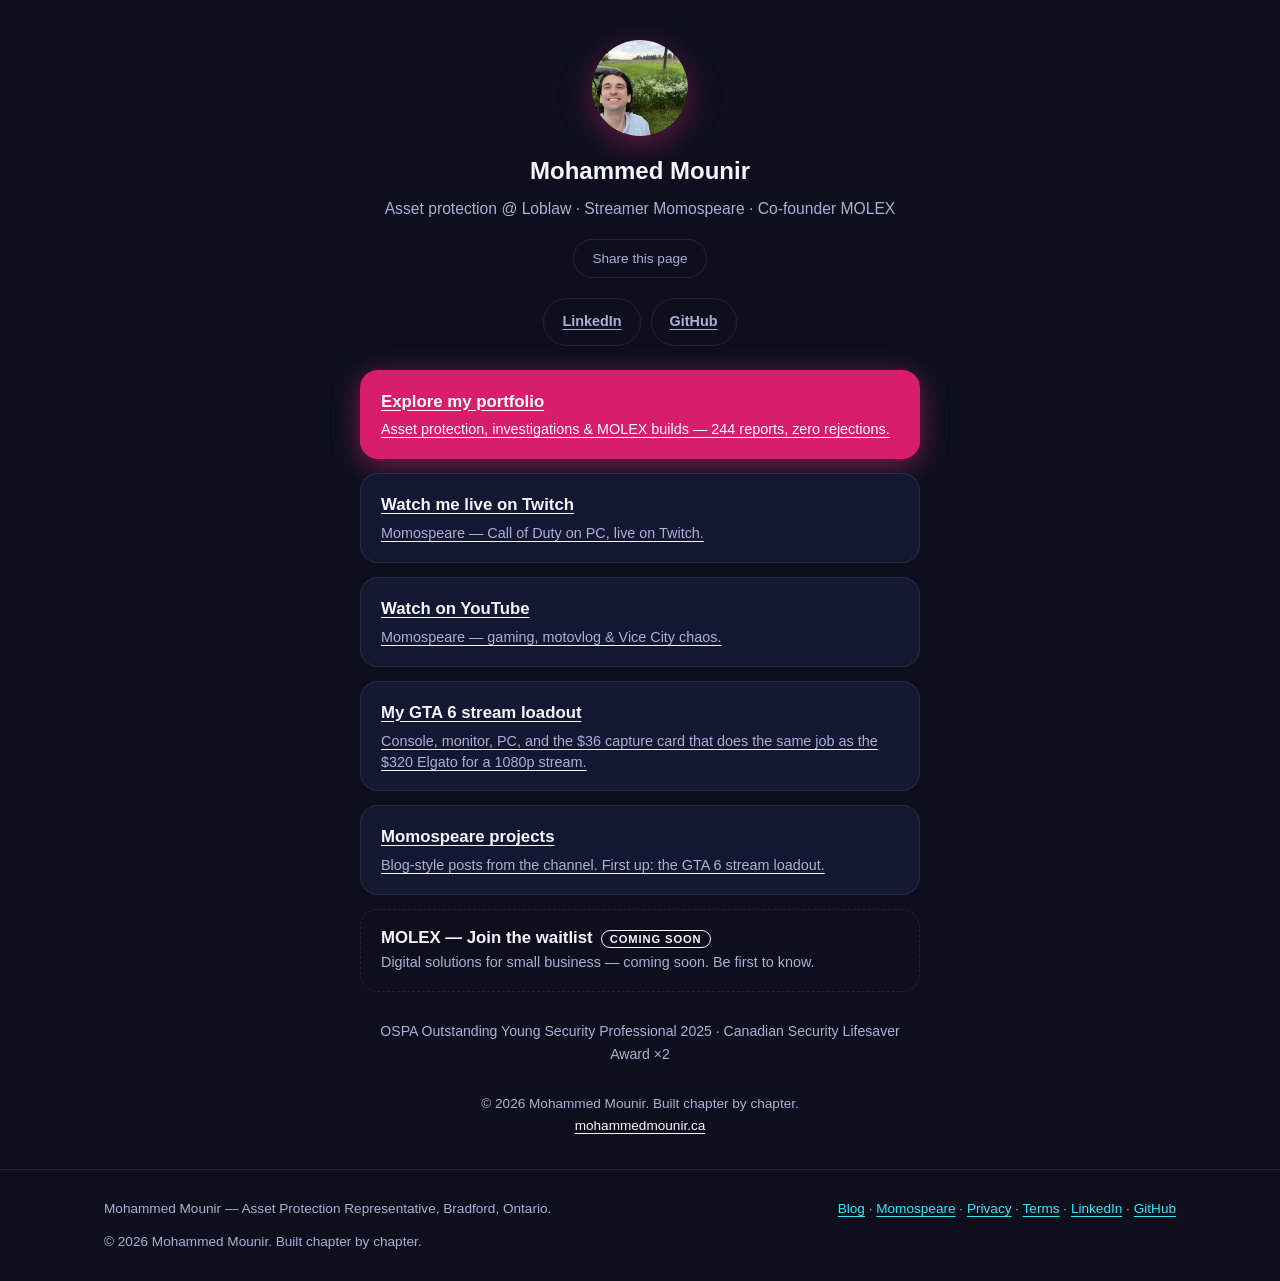
==== links/index.html @ 1b2f4956 "/links + Momospeare: click sounds off /links (Momospeare section only); visitor counter now bright p" ====
<!DOCTYPE html>
<html lang="en">
<head>
<!-- Google Tag Manager -->
<script>(function(w,d,s,l,i){w[l]=w[l]||[];w[l].push({'gtm.start':
new Date().getTime(),event:'gtm.js'});var f=d.getElementsByTagName(s)[0],
j=d.createElement(s),dl=l!='dataLayer'?'&l='+l:'';j.async=true;j.src=
'https://www.googletagmanager.com/gtm.js?id='+i+dl;f.parentNode.insertBefore(j,f);
})(window,document,'script','dataLayer','GTM-M9WRWPDF');</script>
<!-- End Google Tag Manager -->
  <meta charset="UTF-8">
  <meta name="viewport" content="width=device-width, initial-scale=1.0">
  <title>Mohammed Mounir — Links</title>
  <meta
    name="description"
    content="All of Mohammed Mounir's links in one place: portfolio, live on Twitch as Momospeare, YouTube, and the MOLEX waitlist."
  >
  <meta name="author" content="Mohammed Mounir">
  <!-- Gateway page: a router, not a page to rank — keep it out of search results. -->
  <meta name="robots" content="noindex, follow">
  <meta name="theme-color" content="#0d0f1c">
  <link rel="icon" type="image/svg+xml" href="../assets/favicon.svg">
  <link rel="canonical" href="https://mohammedmounir.ca/links/">
  <!-- Open Graph (so link previews in iMessage/WhatsApp/Discord look right) -->
  <meta property="og:type" content="website">
  <meta property="og:locale" content="en_CA">
  <meta property="og:title" content="Mohammed Mounir — Links">
  <meta
    property="og:description"
    content="Portfolio, live on Twitch, YouTube, and the MOLEX waitlist — all in one place."
  >
  <meta property="og:url" content="https://mohammedmounir.ca/links/">
  <meta property="og:image" content="https://mohammedmounir.ca/assets/og-image.jpg">
  <meta property="og:image:alt" content="Mohammed Mounir — Security experience. Technology in progress.">
  <meta property="og:image:width" content="1200">
  <meta property="og:image:height" content="630">
  <!-- Twitter / X -->
  <meta name="twitter:card" content="summary_large_image">
  <meta name="twitter:image" content="https://mohammedmounir.ca/assets/og-image.jpg">
  <meta name="twitter:image:alt" content="Mohammed Mounir — Security experience. Technology in progress.">
  <meta name="twitter:title" content="Mohammed Mounir — Links">
  <meta
    name="twitter:description"
    content="Portfolio, live on Twitch, YouTube, and the MOLEX waitlist — all in one place."
  >
  <!-- Time-based theme (Toronto time): runs before the stylesheet
       so the first paint is already the right theme. -->
  <script src="../js/theme.js"></script>
  <link rel="stylesheet" href="../css/style.css?v=06eb23a">
  <style>
    /* Gateway-only layout. Theme tokens come from ../css/style.css. */
    .links-page {
      min-height: 100vh;
      display: flex;
      flex-direction: column;
      align-items: center;
      padding: 40px 20px 32px;
    }
    .links-col { width: 100%; max-width: 560px; text-align: center; }
    .links-avatar {
      width: 96px; height: 96px; margin: 0 auto 16px;
      border-radius: 50%;
      display: flex; align-items: center; justify-content: center;
      font-size: 2rem; font-weight: 800; color: #fff;
      background: linear-gradient(135deg, var(--pink-btn), var(--purple));
      box-shadow: 0 8px 32px rgba(255, 46, 136, 0.35);
    }
    img.links-avatar { object-fit: cover; }
    .links-name { font-size: 1.5rem; margin: 0 0 6px; }
    .links-bio { color: var(--muted); margin: 0 0 18px; font-size: 0.98rem; }
    .links-share {
      background: none; border: 1px solid var(--line); color: var(--muted);
      border-radius: 999px; padding: 11px 18px; font-size: 0.85rem;
      cursor: pointer; margin-bottom: 20px;
    }
    .links-share:hover { color: var(--ink); border-color: var(--cyan); }
    .links-socials { display: flex; gap: 10px; justify-content: center; margin-bottom: 24px; }
    .links-socials a {
      color: var(--muted); text-decoration: none; font-size: 0.9rem; font-weight: 600;
      border: 1px solid var(--line); border-radius: 999px; padding: 11px 18px;
    }
    .links-socials a:hover { color: var(--ink); border-color: var(--cyan); }
    .links-doors { display: flex; flex-direction: column; gap: 14px; text-align: left; }
    .door {
      display: block; text-decoration: none; color: var(--ink);
      background: var(--bg-2); border: 1px solid var(--line);
      border-radius: var(--radius); padding: 18px 20px; min-height: 48px;
      transition: transform 0.15s ease, border-color 0.15s ease;
    }
    .door:hover { transform: translateY(-2px); border-color: var(--cyan); }
    /* The MOLEX waitlist door is a <button>, not a link — reset button defaults so it matches the link doors. */
    button.door { font-family: var(--font); font-size: 1rem; text-align: left; width: 100%; }
    .door-label { display: block; font-weight: 700; font-size: 1.05rem; margin-bottom: 4px; }
    .door-sub { display: block; color: var(--muted); font-size: 0.9rem; line-height: 1.45; }
    .door-primary { background: var(--pink-btn); border-color: transparent; box-shadow: 0 6px 28px rgba(255, 46, 136, 0.45); color: #fff; }
    .door-primary .door-sub { color: #fff; }
    .door-coming { border-style: dashed; background: transparent; cursor: pointer; }
    .pill {
      display: inline-block; font-size: 0.7rem; font-weight: 800; letter-spacing: 0.08em;
      border: 1px solid currentColor; border-radius: 999px; padding: 2px 8px;
      margin-left: 8px; vertical-align: middle; text-transform: uppercase;
    }
    .waitlist { display: none; margin-top: 14px; }
    .waitlist.open { display: block; }
    .waitlist form { display: flex; gap: 10px; flex-wrap: wrap; }
    .waitlist input[type="email"] {
      flex: 1; min-width: 200px; padding: 12px 16px; border-radius: 999px;
      border: 1px solid var(--chip-line); background: var(--bg);
      color: var(--ink); font-size: 0.95rem; font-family: var(--font);
    }
    .waitlist input[type="email"]::placeholder { color: var(--muted); }
    .waitlist button {
      padding: 12px 22px; border-radius: 999px; border: none; cursor: pointer;
      background: var(--pink-btn); color: #fff; font-weight: 700; font-size: 0.95rem;
    }
    .waitlist-note { color: var(--muted); font-size: 0.85rem; margin: 10px 0 0; }
    .waitlist-note a { color: var(--ink); }
    .waitlist-success { display: none; color: var(--ink); font-size: 0.95rem; margin: 10px 0 0; }
    .waitlist-success a { color: var(--ink); }
    .links-proof {
      color: var(--muted); font-size: 0.88rem; margin: 28px 0 0; line-height: 1.6;
    }
    /* Visitor counter (staged Nov 15, 2026 — monthly site review):
       hidden until /api/visits answers; never shows a stale or zero count. */
    .links-counter {
      color: var(--pink); font-size: 1.05rem; font-weight: 700; margin: 10px 0 0;
    }
    .links-counter:empty { display: none; }
    .links-footer { color: var(--muted); font-size: 0.85rem; margin: 28px 0 0; }
    .links-footer a { color: var(--ink); }
    /* NOTE (v2): no live-Twitch badge yet. A static GitHub Pages page cannot check
       Twitch live status securely — that needs a small serverless proxy (Cloudflare
       Worker / Netlify function) calling the Twitch Helix API. Until then the Live
       door is static and shows no LIVE pill; never fake one. */
  </style>
</head>
<body>
  <a class="skip-link" href="#main">Skip to main content</a>
<!-- Google Tag Manager (noscript) -->
<noscript><iframe src="https://www.googletagmanager.com/ns.html?id=GTM-M9WRWPDF"
height="0" width="0" style="display:none;visibility:hidden"></iframe></noscript>
<!-- End Google Tag Manager (noscript) -->
  <main class="links-page" id="main" tabindex="-1">
    <div class="links-col">
      <!-- Headshot: golf-day selfie, Jun 11, 2026, from Mohammed's Google Photos library.
           Replaces the "MM" monogram placeholder. -->
      <img class="links-avatar" src="../assets/photos/headshot-golf-selfie-192.jpg" alt="Mohammed Mounir smiling in a light blue polo, sitting in a golf cart" width="192" height="192" fetchpriority="high">
      <h1 class="links-name">Mohammed Mounir</h1>
      <p class="links-bio">Asset protection @ Loblaw &middot; Streamer Momospeare &middot; Co-founder MOLEX</p>

      <button class="links-share" id="share-btn" type="button" aria-live="polite">Share this page</button>

      <div class="links-socials">
        <a href="https://www.linkedin.com/in/mohammed-mounir-10587621b/" target="_blank" rel="noopener noreferrer" data-track="links|LinkedIn|links">LinkedIn<span class="visually-hidden"> (opens in new tab)</span></a>
        <a href="https://github.com/Momospeare/Mohammed-mounir" target="_blank" rel="noopener noreferrer" data-track="links|GitHub|links">GitHub<span class="visually-hidden"> (opens in new tab)</span></a>
      </div>

      <div class="links-doors">
        <a class="door door-primary" href="https://mohammedmounir.ca/" data-track="links_door|Explore my portfolio|links">
          <span class="door-label">Explore my portfolio</span>
          <span class="door-sub">Asset protection, investigations &amp; MOLEX builds &mdash; 244 reports, zero rejections.</span>
        </a>

        <a class="door" href="https://www.twitch.tv/momospeare?utm_source=links&amp;utm_medium=bio&amp;utm_campaign=live" target="_blank" rel="noopener noreferrer" data-track="links_door|Watch me live on Twitch|links">
          <span class="door-label">Watch me live on Twitch</span>
          <span class="door-sub">Momospeare &mdash; Call of Duty on PC, live on Twitch.</span>
        <span class="visually-hidden"> (opens in new tab)</span></a>

        <a class="door" href="https://www.youtube.com/@Momospeare?utm_source=links&amp;utm_medium=bio&amp;utm_campaign=content" target="_blank" rel="noopener noreferrer" data-track="links_door|Watch on YouTube|links">
          <span class="door-label">Watch on YouTube</span>
          <span class="door-sub">Momospeare &mdash; gaming, motovlog &amp; Vice City chaos.</span>
        <span class="visually-hidden"> (opens in new tab)</span></a>

        <a class="door" href="https://mohammedmounir.ca/momospeare/capturegta6" data-track="links_door|My GTA 6 stream loadout|links">
          <span class="door-label">My GTA 6 stream loadout</span>
          <span class="door-sub">Console, monitor, PC, and the $36 capture card that does the same job as the $320 Elgato for a 1080p stream.</span>
        </a>

        <a class="door" href="https://mohammedmounir.ca/momospeare.html#projects" data-track="links_door|Momospeare projects|links">
          <span class="door-label">Momospeare projects</span>
          <span class="door-sub">Blog-style posts from the channel. First up: the GTA 6 stream loadout.</span>
        </a>

        <button type="button" class="door door-coming" id="molex-door" data-track="links_door|MOLEX waitlist|links" aria-expanded="false" aria-controls="molex-waitlist">
          <span class="door-label">MOLEX &mdash; Join the waitlist<span class="pill">Coming soon</span></span>
          <span class="door-sub">Digital solutions for small business &mdash; coming soon. Be first to know.</span>
        </button>
      </div>

      <div class="waitlist" id="molex-waitlist">
        <form action="mailto:business@mohammedmounir.ca?subject=MOLEX%20waitlist" method="post" enctype="text/plain" id="waitlist-form">
          <label class="visually-hidden" for="waitlist-email">Email address</label>
          <input type="email" id="waitlist-email" name="email" placeholder="Your email address" required autocomplete="email">
          <button type="submit" data-track="links|Join the waitlist|links">Join the waitlist</button>
        </form>
        <p class="waitlist-note">No spam &mdash; I&rsquo;ll only email when MOLEX is ready. Submitting opens your email app with the message ready to send.</p>
        <p class="waitlist-success" id="waitlist-success" aria-live="polite">Your email app should have opened &mdash; send the draft to join the list.</p>
        <p class="waitlist-note"><a href="../projects/molex.html" data-track="links|MOLEX case study|links">See what MOLEX has built so far &rarr;</a></p>
      </div>

      <p class="links-proof">OSPA Outstanding Young Security Professional 2025 &middot; Canadian Security Lifesaver Award &times;2</p>

      <!-- Visitor counter (staged Nov 15, 2026 — monthly site review).
           Filled in by the script below from /api/visits; stays empty
           (hidden) if the Worker does not answer. -->
      <p class="links-counter" id="visitor-counter" aria-live="polite"></p>

      <p class="links-footer">&copy; 2026 Mohammed Mounir. Built chapter by chapter.<br><a href="https://mohammedmounir.ca/" data-track="links|Home|links">mohammedmounir.ca</a></p>
    </div>
  </main>

  <script>
    // MOLEX waitlist: reveal the inline form on tap; never a dead button.
    (function () {
      var door = document.getElementById('molex-door');
      var panel = document.getElementById('molex-waitlist');
      var form = document.getElementById('waitlist-form');
      var success = document.getElementById('waitlist-success');
      door.addEventListener('click', function (e) {
        e.preventDefault();
        var open = panel.classList.toggle('open');
        door.setAttribute('aria-expanded', open ? 'true' : 'false');
        if (open) document.getElementById('waitlist-email').focus();
      });
      form.addEventListener('submit', function () {
        // mailto: opens the visitor's email app; show the honest next step.
        setTimeout(function () { success.style.display = 'block'; }, 600);
      });
    })();

    // Share / copy-link button: Web Share API with clipboard fallback.
    (function () {
      var btn = document.getElementById('share-btn');
      btn.addEventListener('click', function () {
        var url = 'https://mohammedmounir.ca/links';
        var done = function (msg) { btn.textContent = msg; setTimeout(function () { btn.textContent = 'Share this page'; }, 2000); };
        if (navigator.share) {
          navigator.share({ title: 'Mohammed Mounir — Links', url: url }).catch(function () {});
        } else if (navigator.clipboard) {
          navigator.clipboard.writeText(url).then(function () { done('Link copied'); }, function () { done('Copy: mohammedmounir.ca/links'); });
        } else {
          done('Copy: mohammedmounir.ca/links');
        }
      });
    })();

    // Visitor counter (staged Nov 15, 2026 — monthly site review):
    // POST /api/visits counts this load for the current ISO week and
    // returns the week's total; show "You are visitor #N this week."
    // Fail silently — a dead counter line is worse than no line.
    (function () {
      var el = document.getElementById('visitor-counter');
      if (!el || !window.fetch) return;
      fetch('/api/visits', { method: 'POST', credentials: 'same-origin' })
        .then(function (res) { return res.ok ? res.json() : null; })
        .then(function (data) {
          if (!data || typeof data.count !== 'number' || data.count < 1) return;
          el.textContent = 'You are visitor #' + data.count + ' this week.';
        })
        .catch(function () { /* counter stays hidden */ });
    })();
  </script>
  <footer>
    <div class="wrap">
      <span>Mohammed Mounir — Asset Protection Representative, Bradford, Ontario.</span>
      <span><a href="../blog.html" data-track="footer|Blog|footer">Blog</a> · <a href="../momospeare.html" data-track="footer|Momospeare|footer">Momospeare</a> · <a href="../privacy.html" data-track="footer|Privacy|footer">Privacy</a> · <a href="../terms.html" data-track="footer|Terms|footer">Terms</a> · <a href="https://www.linkedin.com/in/mohammed-mounir-10587621b/" target="_blank" rel="noopener noreferrer" data-track="footer|LinkedIn|footer">LinkedIn<span class="visually-hidden"> (opens in new tab)</span></a> · <a href="https://github.com/Momospeare/Mohammed-mounir" target="_blank" rel="noopener noreferrer" data-track="footer|GitHub|footer">GitHub<span class="visually-hidden"> (opens in new tab)</span></a></span>
      <span>&copy; 2026 Mohammed Mounir. Built chapter by chapter.</span>
    </div>
  </footer>
</body>
</html>
---- css/style.css ----
/* ============================================================
   Mohammed Mounir — Portfolio v1
   Theme: GTA 6-inspired (Vice City neon) with readability first.
   Calm dark base, neon pink/cyan accents, sun-fade hero gradient.
   No framework. Vanilla CSS.
   ============================================================ */

:root {
  /* Base — calm and high-contrast for readability */
  --bg: #0d0f1c;
  --bg-2: #141731;
  --bg-3: #1b1f3d;
  --ink: #f4f6ff;
  --ink-soft: #d6dbf5; /* secondary body text (timeline card text, path labels) */
  --muted: #a9b0d6;
  --line: rgba(255, 255, 255, 0.09);

  /* Theme-swappable surfaces (dark values = current site) */
  --nav-bg: rgba(13, 15, 28, 0.82);
  --map-bg: #0a0c16;
  --map-attrib-bg: rgba(10, 12, 22, 0.85);
  --card-media-base: rgba(255, 255, 255, 0.03);
  --card-media-line: rgba(255, 255, 255, 0.14);
  --chip-line: rgba(255, 255, 255, 0.2);

  /* Neon accents (Vice City) */
  --pink: #ff2e88;
  /* Darker pink reserved for white button text (4.86:1, passes WCAG AA).
     --pink stays the theme accent; buttons use --pink-btn. */
  --pink-btn: #d81e6b;
  --cyan: #2ee6ff;
  --purple: #8b3bff;

  /* Sun-fade gradient (hero) */
  --sun-1: #ffb03a;
  --sun-2: #ff5e62;
  --sun-3: #8b3bff;

  --radius: 18px;
  --max-w: 1120px;
  --font: -apple-system, BlinkMacSystemFont, "Segoe UI", Inter, Roboto,
    "Helvetica Neue", Arial, sans-serif;
}

/* ---------- Light theme — Toronto time, 7am–7pm ET (Nov 8 loop, item 12) ----------
   Applied by js/theme.js via <html data-theme="light">. The hero keeps its dark
   sunset banner in both themes (white text on the gradient), so only page
   surfaces and text colours flip here. Accent --cyan/--pink are darkened so
   text set in them still passes WCAG AA on light surfaces (cyan #00707f:
   5.79:1 on white, 4.91:1 on --bg-3; pink #d81e6b: 4.86:1 on white). */
:root[data-theme="light"] {
  --bg: #f7f8fc;
  --bg-2: #ffffff;
  --bg-3: #e9ecf5;
  --ink: #141731;
  --ink-soft: #39415f;
  --muted: #4d5578;
  --line: rgba(20, 23, 49, 0.14);

  --nav-bg: rgba(255, 255, 255, 0.88);
  --map-bg: #e8eef5;
  --map-attrib-bg: rgba(255, 255, 255, 0.88);
  --card-media-base: rgba(20, 23, 49, 0.04);
  --card-media-line: rgba(20, 23, 49, 0.18);
  --chip-line: rgba(20, 23, 49, 0.25);

  --pink: #d81e6b;
  --cyan: #00707f;
}

* { box-sizing: border-box; }

html { scroll-behavior: smooth; }

body {
  margin: 0;
  font-family: var(--font);
  background: var(--bg);
  color: var(--ink);
  line-height: 1.6;
  -webkit-font-smoothing: antialiased;
  /* 390px hardening (Nov 8 loop): no overflow-wrap existed anywhere, so a
     single long token (e.g. a pasted URL as link text) could push a section
     past 390px. Breaks long words only when they would otherwise overflow;
     no visual change to current copy (no long tokens present). */
  overflow-wrap: break-word;
}

/* Defence in depth: no page-level horizontal scroll. `clip` (not
   `hidden`) so `position: sticky` keeps working. */
html, body { overflow-x: clip; }

img { max-width: 100%; display: block; }

a { color: var(--cyan); }

/* Body links are underlined, not color alone (WCAG 1.4.1).
   Nav, brand and buttons keep their own styling. */
main a:not(.btn), footer a, .memo-msg a {
  text-decoration: underline;
  text-underline-offset: 3px;
}

/* ---------- Layout helpers ---------- */
.wrap {
  max-width: var(--max-w);
  margin: 0 auto;
  padding: 0 24px;
}

section { padding: 64px 0; }
/* Anchor jumps clear the 64px sticky nav */
section[id], footer[id], h2[id] { scroll-margin-top: 80px; }
/* Focused cards shouldn't hide under the sticky nav either. */
.info-card, .j-card, .brand { scroll-margin-top: 90px; }

.section-kicker {
  text-transform: uppercase;
  letter-spacing: 0.22em;
  font-size: 0.75rem;
  font-weight: 700;
  color: var(--cyan);
  margin: 0 0 12px;
}

.section-title {
  font-size: clamp(1.7rem, 4vw, 2.6rem);
  line-height: 1.15;
  margin: 0 0 12px;
  letter-spacing: -0.01em;
}

.section-sub {
  color: var(--muted);
  max-width: 640px;
  margin: 0 0 40px;
}

/* ---------- Nav ---------- */
.nav {
  position: sticky;
  top: 0;
  z-index: 50;
  background: var(--nav-bg);
  backdrop-filter: blur(12px);
  -webkit-backdrop-filter: blur(12px);
  border-bottom: 1px solid var(--line);
}

.nav-inner {
  display: flex;
  align-items: center;
  justify-content: space-between;
  height: 64px;
}

.brand {
  font-weight: 800;
  font-size: 1.05rem;
  color: var(--ink);
  text-decoration: none;
  letter-spacing: 0.01em;
}

.brand .maple-leaf { width: 0.8em; height: 0.87em; margin-left: 0.06em; vertical-align: -0.1em; fill: var(--pink); }
.brand .maple-leaf path { fill: var(--pink); }

.nav-links {
  display: flex;
  gap: 22px;
  list-style: none;
  margin: 0;
  padding: 0;
}

.nav-links a {
  color: var(--muted);
  text-decoration: none;
  font-size: 0.92rem;
  font-weight: 600;
  padding: 6px 2px;
}

.nav-links a:hover { color: var(--ink); }

/* ---------- Accessibility ---------- */
.skip-link {
  position: absolute;
  top: -100px;
  left: 16px;
  z-index: 1000;
  padding: 12px 18px;
  background: var(--cyan);
  color: var(--bg);
  font-weight: 700;
  border-radius: 8px;
}
.skip-link:focus {
  top: 12px;
}
:focus-visible {
  outline: 3px solid var(--cyan);
  outline-offset: 4px;
}
section[id] {
  scroll-margin-top: 90px;
}

/* ---------- Hero ---------- */
.hero {
  position: relative;
  overflow: hidden;
  padding: 96px 0 72px;
  /* Sun-fade: Vice City sunset. Dark overlay baked in for text contrast. */
  background:
    linear-gradient(180deg, rgba(13, 15, 28, 0.55) 0%, rgba(13, 15, 28, 0.88) 100%),
    linear-gradient(120deg, var(--sun-1) 0%, var(--sun-2) 45%, var(--sun-3) 100%);
}

.hero::after {
  /* Neon grid horizon — subtle, pure CSS */
  content: "";
  position: absolute;
  inset: auto 0 0 0;
  height: 80px;
  background:
    repeating-linear-gradient(90deg, rgba(46, 230, 255, 0.14) 0 2px, transparent 2px 56px),
    repeating-linear-gradient(0deg, rgba(255, 46, 136, 0.10) 0 2px, transparent 2px 28px);
  mask-image: linear-gradient(180deg, transparent, #000 70%);
  -webkit-mask-image: linear-gradient(180deg, transparent, #000 70%);
  pointer-events: none;
}

.hero h1 {
  color: #fff;
  font-size: clamp(2.4rem, 6vw, 4.2rem);
  line-height: 1.04;
  margin: 0 0 16px;
  letter-spacing: -0.02em;
  text-shadow: 0 2px 24px rgba(0, 0, 0, 0.45);
}

.hero h1 .neon-pink {
  color: #fff;
  text-shadow: 0 0 18px var(--pink), 0 0 46px rgba(255, 46, 136, 0.65);
}

.hero p.lede {
  font-size: 1.15rem;
  color: #f0eefc;
  max-width: 600px;
  margin: 0 0 32px;
  text-shadow: 0 1px 12px rgba(0, 0, 0, 0.5);
}

.cta-row { display: flex; gap: 14px; flex-wrap: wrap; }

.btn {
  display: inline-block;
  padding: 13px 26px;
  border-radius: 999px;
  font-weight: 700;
  font-size: 0.95rem;
  text-decoration: none;
  border: 1px solid transparent;
  cursor: pointer;
  transition: transform 0.15s ease, box-shadow 0.15s ease;
}

.btn:hover { transform: translateY(-2px); }

.btn-primary {
  background: var(--pink-btn);
  color: #fff;
  box-shadow: 0 6px 28px rgba(255, 46, 136, 0.45);
}

.btn-ghost {
  background: rgba(255, 255, 255, 0.08);
  color: var(--ink);
  border-color: var(--muted);
  backdrop-filter: blur(6px);
}
/* Ghost buttons live on the dark hero — they need light text, not --ink */
.hero .btn-ghost { color: #f0eefc; border-color: rgba(255, 255, 255, 0.45); }

/* ---------- Journey app ---------- */
/* One linked app: map + progression path + flip cards. Cards are static
   HTML (indexable); the flip is pure CSS 3D. Experience lives on the
   card backs now — there is no separate #experience section. */
#journey-app { background: var(--bg-2); border-top: 1px solid var(--line); border-bottom: 1px solid var(--line); }

.j-navigator { margin-bottom: 28px; }

.j-viewport { position: relative; }

.j-track {
  display: flex;
  gap: 22px;
  overflow-x: auto;
  scroll-snap-type: x mandatory;
  padding: 12px 4px 28px;
  /* Fixed card height so the section doesn't jump (CLS) and the 3D
     flip has a stable frame; backs scroll internally when long. */
  min-height: 460px;
  /* Faint connector line behind cards */
  background-image: linear-gradient(90deg, var(--line) 0 0);
  background-size: 100% 2px;
  background-repeat: no-repeat;
  background-position: 0 76px;
}

.j-track::-webkit-scrollbar { height: 10px; }
.j-track::-webkit-scrollbar-thumb {
  background: var(--bg-3);
  border-radius: 8px;
}
.j-track::-webkit-scrollbar-track { background: transparent; }

/* The progression path IS the scroll control: it sits above the cards,
   spans the full width, and dragging along it scrubs the track. */
.j-scrubber {
  margin: 0 0 12px;
  cursor: grab;
  touch-action: pan-y;
  user-select: none;
  -webkit-user-select: none;
}
.j-scrubber.is-dragging { cursor: grabbing; }
.j-scrubber-label {
  color: var(--muted);
  font-size: 0.85rem;
  margin: 0 0 8px;
}

/* Record strip, living inside the journey app (same card language). */
.j-stats {
  display: grid;
  grid-template-columns: repeat(4, 1fr);
  gap: 14px;
  margin: 0 0 28px;
}
.j-stats-label {
  grid-column: 1 / -1;
  font-size: 0.72rem;
  font-weight: 800;
  letter-spacing: 0.18em;
  text-transform: uppercase;
  color: var(--muted);
  margin: 0;
}
.j-stat {
  border: 1px solid var(--line);
  border-radius: var(--radius);
  padding: 18px;
  background: linear-gradient(160deg, var(--bg-2), var(--bg-3));
}
.j-stat .stat-num { font-size: 2rem; font-weight: 800; color: var(--cyan); margin: 0 0 4px; }
.j-stat .stat-label { color: var(--muted); font-size: 0.9rem; margin: 0; }

/* Flip scene: perspective on the scene, 3D on the flip wrapper. */
.j-scene {
  flex: 0 0 320px;
  scroll-snap-align: start;
  perspective: 1200px;
}

.j-card {
  position: relative;
  height: 440px;
  cursor: pointer;
  outline: none;
}
.j-card:focus-visible { outline: 2px solid var(--cyan); outline-offset: 3px; border-radius: var(--radius); }

.j-flip {
  position: relative;
  height: 100%;
  transform-style: preserve-3d;
  transition: transform 0.65s cubic-bezier(0.2, 0.7, 0.25, 1.12);
}
.j-card.is-flipped .j-flip { transform: rotateY(180deg); }

.j-face {
  position: absolute;
  inset: 0;
  backface-visibility: hidden;
  -webkit-backface-visibility: hidden;
  border-radius: var(--radius);
  border: 1px solid var(--line);
  padding: 22px;
  display: flex;
  flex-direction: column;
  overflow: hidden;
  background: linear-gradient(160deg, var(--bg-2), var(--bg-3));
}
.j-card:hover .j-face {
  border-color: rgba(46, 230, 255, 0.45);
  box-shadow: 0 18px 50px rgba(0, 0, 0, 0.5), 0 0 0 1px rgba(46, 230, 255, 0.15);
}
.j-card.is-selected .j-face {
  border-color: var(--cyan);
  box-shadow: 0 0 0 1px var(--cyan), 0 18px 50px rgba(0, 0, 0, 0.5);
}

.j-back {
  transform: rotateY(180deg);
  background: linear-gradient(160deg, rgba(255, 46, 136, 0.14), var(--bg-3) 55%);
  overflow-y: auto;
}
.j-back ul { margin: 8px 0 0; padding-left: 18px; }
.j-back li { color: var(--ink-soft); font-size: 0.9rem; margin-bottom: 8px; }
.j-back p { color: var(--muted); font-size: 0.93rem; }
.j-back p a { color: var(--cyan); }

.j-back-kicker {
  display: inline-block;
  font-size: 0.72rem;
  font-weight: 800;
  letter-spacing: 0.18em;
  text-transform: uppercase;
  color: var(--pink);
  margin-bottom: 10px;
}

.j-flip-hint {
  margin-top: auto;
  padding-top: 12px;
  font-size: 0.82rem;
  font-weight: 700;
  color: var(--pink);
}
.j-flip-btn {
  margin-top: auto;
  align-self: flex-start;
  background: none;
  border: 1px solid var(--line);
  color: var(--ink);
  border-radius: 999px;
  padding: 8px 14px;
  font: inherit;
  font-size: 0.85rem;
  font-weight: 700;
  cursor: pointer;
}
.j-flip-btn:hover { border-color: var(--cyan); }

/* Front-face pieces (same vocabulary as the old timeline cards). */
.t-era {
  display: inline-block;
  font-size: 0.72rem;
  font-weight: 800;
  letter-spacing: 0.18em;
  text-transform: uppercase;
  color: var(--cyan);
  margin-bottom: 14px;
}

.card-media {
  height: 120px;
  border-radius: 12px;
  margin-bottom: 16px;
  display: flex;
  align-items: center;
  justify-content: center;
  background:
    radial-gradient(circle at 30% 20%, rgba(255, 46, 136, 0.16), transparent 60%),
    radial-gradient(circle at 75% 80%, rgba(46, 230, 255, 0.16), transparent 60%),
    var(--card-media-base);
  border: 1px dashed var(--card-media-line);
  overflow: hidden;
  transform: translateZ(40px); /* pop toward viewer */
}

.card-media svg { width: 52px; height: 52px; opacity: 0.9; }

.card-media img {
  width: 100%;
  height: 100%;
  object-fit: cover;
}

.j-front h3 {
  margin: 0 0 6px;
  font-size: 1.15rem;
  letter-spacing: -0.01em;
  transform: translateZ(24px);
}

.t-location {
  margin: 0 0 10px;
  font-size: 0.85rem;
  color: var(--muted);
}

.j-front p.t-text {
  margin: 0;
  font-size: 0.93rem;
  color: var(--ink-soft);
}

/* ---------- Journey map ---------- */
.map-grid {
  display: grid;
  grid-template-columns: 1fr;
  gap: 28px;
  align-items: stretch;
}
/* Two-column doors/highlights ONLY in the 721–900px band. The ≤720px
   single-column rules live in the earlier nav block — and because this
   block came later in the file, its 2-column rules won at equal
   specificity on phones too, so the doors rendered 2 cramped columns
   (~161px each at 390px) that spilled right instead of stacking. The
   band keeps the two from ever overlapping, so order stops mattering. */
@media (min-width: 721px) and (max-width: 900px) {
  #paths .info-grid { grid-template-columns: repeat(2, 1fr); }
  #recognition .info-grid { grid-template-columns: repeat(2, 1fr); }
}

.map-card {
  background: var(--bg);
  border: 1px solid var(--line);
  border-radius: var(--radius);
  padding: 20px;
}

.map-card h3 { margin: 0 0 6px; font-size: 1.05rem; }
.map-card p { margin: 0 0 14px; color: var(--muted); font-size: 0.9rem; }

#journey-map {
  height: 380px;
  border-radius: 12px;
  overflow: hidden;
  background: var(--map-bg);
}

/* Leaflet dark-theme tweaks */
.leaflet-container { font-family: var(--font); }
.leaflet-popup-content-wrapper {
  background: var(--bg-3);
  color: var(--ink);
  border-radius: 12px;
}
.leaflet-popup-tip { background: var(--bg-3); }
.leaflet-popup-content { font-size: 0.85rem; line-height: 1.5; }
.leaflet-control-attribution { font-size: 0.65rem; }
.leaflet-control-attribution a { color: var(--muted); }

/* Progression path (SVG) — lives in the scrubber above the cards. */
#progress-path { width: 100%; height: auto; display: block; }

/* Numbered map pins (number baked into the marker, no tooltip clutter) */
.stop-marker { background: none; border: none; }
.stop-marker span {
  display: flex; align-items: center; justify-content: center;
  width: 30px; height: 30px; border-radius: 50%;
  background: linear-gradient(140deg, var(--pink), var(--cyan));
  color: #0a0c16; font-weight: 700; font-size: 14px;
  border: 2px solid #0a0c16;
  box-shadow: 0 0 0 2px rgba(46, 230, 255, 0.35);
}

.stop-marker.is-active span {
  box-shadow: 0 0 0 3px rgba(255, 46, 136, 0.65), 0 0 0 6px rgba(46, 230, 255, 0.35);
}

/* Cluster badge: same theme treatment, shows the stop count */
.marker-cluster { background: none; border: none; }
.marker-cluster span {
  display: flex; align-items: center; justify-content: center;
  width: 36px; height: 36px; border-radius: 50%;
  background: linear-gradient(140deg, var(--pink), var(--cyan));
  color: #0a0c16; font-weight: 700; font-size: 15px;
  border: 2px solid #0a0c16;
  box-shadow: 0 0 0 2px rgba(255, 46, 136, 0.4);
}

/* Attribution readable on dark tiles */
.leaflet-control-attribution {
  background: var(--map-attrib-bg) !important;
  color: var(--muted);
  padding: 2px 6px;
}

.pp-node { cursor: pointer; }
.pp-node circle {
  fill: var(--bg-3);
  stroke: var(--cyan);
  stroke-width: 2;
  transition: fill 0.15s ease;
}
.pp-node:hover circle, .pp-node:focus circle { fill: var(--cyan); }
.pp-node.is-active circle { fill: var(--pink); stroke: var(--pink); }
.pp-node.is-active text { fill: var(--ink); font-weight: 700; }
.pp-node text {
  fill: var(--ink-soft);
  font-size: 20px;
  font-weight: 600;
  text-anchor: middle;
}
.pp-node.is-placeholder circle { stroke: var(--pink); stroke-dasharray: 4 3; }
.pp-track { stroke: var(--line); stroke-width: 3; fill: none; }
.pp-progress { stroke: url(#ppGradient); stroke-width: 3; fill: none; }

/* ---------- Generic content sections ---------- */
.info-grid {
  display: grid;
  grid-template-columns: repeat(auto-fit, minmax(260px, 1fr));
  gap: 20px;
}

/* Highlights: 5 cards read better 3+2 than 4+1 */
#recognition .info-grid { grid-template-columns: repeat(3, 1fr); }
/* Smaller lifesaver thumbs in Highlights so the CSLA card doesn't tower over the text-only cards */
#recognition .photo-thumb { width: 120px; }
#recognition .photo-thumb img { width: 120px; }

.info-card {
  background: var(--bg-2);
  border: 1px solid var(--line);
  border-radius: var(--radius);
  padding: 24px;
}

.info-card h3 { margin: 0 0 8px; font-size: 1.1rem; }
.role-meta { font-size: 0.85rem; color: var(--cyan); margin: 0 0 4px; letter-spacing: 0.02em; }
.info-card p, .info-card li { color: var(--muted); font-size: 0.93rem; }
.info-card ul { margin: 8px 0 0; padding-left: 18px; }

/* ---------- Choose your path (four doors) ---------- */
/* Card links are not body links: no underline (beats the line-95 rule,
   which outranks a bare .door-card on specificity). */
main a.door-card {
  display: block;
  text-decoration: none;
  transition: border-color 0.15s ease, transform 0.15s ease;
}
.door-card:hover {
  border-color: var(--cyan);
  transform: translateY(-2px);
}
.door-card h3 { color: var(--ink); }
.door-card .door-proof {
  margin-top: 12px;
  color: var(--cyan);
  font-weight: 600;
}
/* Four doors: a true 4-across row (auto-fit at 260px wrapped 3+1) */
#paths .info-grid { grid-template-columns: repeat(4, 1fr); }
@media (prefers-reduced-motion: reduce) {
  .door-card { transition: none; }
  .door-card:hover { transform: none; }
}

/* ---------- Contact ---------- */
#recognition { padding-bottom: 56px; }
#contact { text-align: left; padding-top: 40px; }

.contact-card {
  background: linear-gradient(140deg, rgba(255, 46, 136, 0.12), rgba(46, 230, 255, 0.10)), var(--bg-2);
  border: 1px solid var(--line);
  border-radius: var(--radius);
  padding: 36px;
  max-width: 100%;
}

/* ---------- Footer ---------- */
footer {
  border-top: 1px solid var(--line);
  padding: 28px 0;
  color: var(--muted);
  font-size: 0.85rem;
}

footer .wrap {
  display: flex;
  justify-content: space-between;
  gap: 12px;
  flex-wrap: wrap;
}


/* ---------- Folds: collapsed sections stay in the DOM (SEO-safe) ----------
   <details> keeps every word indexable while the page reads short.
   The summary is the one-line promise of what's inside. */
.fold { border: 1px solid var(--line); border-radius: var(--radius); background: var(--bg-2); padding: 0 18px; }
.fold > summary {
  cursor: pointer;
  list-style: none;
  padding: 16px 4px;
  font-weight: 700;
  font-size: 1rem;
  display: flex;
  align-items: center;
  gap: 10px;
}
.fold > summary::-webkit-details-marker { display: none; }
.fold > summary::before {
  content: "+";
  display: inline-flex;
  align-items: center;
  justify-content: center;
  width: 26px;
  height: 26px;
  flex: 0 0 26px;
  border: 1px solid var(--line);
  border-radius: 50%;
  color: var(--pink);
  font-size: 1.1rem;
  line-height: 1;
  transition: transform 0.25s ease;
}
.fold[open] > summary::before { content: "\2013"; }
.fold > .brands-grid, .fold > .info-grid, .fold > .photo-row { padding: 4px 0 20px; }
.fold--grid { grid-column: 1 / -1; }
.fold--grid > .info-grid { padding-top: 4px; }

/* ---------- Scroll-triggered reveals ---------- */
.reveal {
  opacity: 0;
  transform: translateY(18px);
  transition:
    opacity 0.65s ease,
    transform 0.65s cubic-bezier(0.2, 0.7, 0.2, 1);
}
.reveal.is-visible {
  opacity: 1;
  transform: translateY(0);
}
@media (prefers-reduced-motion: reduce) {
  .reveal {
    opacity: 1;
    transform: none;
    transition: none;
  }
}

/* ---------- Print: clean one-pager for interviews ---------- */
@media print {
  :root, :root[data-theme="light"] {
    --bg: #fff; --bg-2: #fff; --bg-3: #f2f2f2;
    --ink: #111; --muted: #444; --line: #bbb;
  }
  body { background: #fff; }
  .nav, .skip-link, #journey-app .j-navigator, #journey-app .j-scrubber, .hero .cta-row,
  .contact-card, footer, .memo-widget, .to-top { display: none !important; }
  section { padding: 18px 0; }
  /* Journey app becomes a 2-column grid so all 8 cards print, fronts
     and backs stacked (both faces visible on paper). */
  #journey-track {
    display: grid; grid-template-columns: 1fr 1fr;
    overflow: visible; gap: 12px;
  }
  .j-scene { min-width: 0; }
  .j-card { height: auto; }
  .j-flip { transform: none !important; }
  .j-face { position: static; backface-visibility: visible; -webkit-backface-visibility: visible; }
  .j-back { transform: none; }
  /* Reveals must not hide content on paper */
  .reveal { opacity: 1 !important; transform: none !important; }
  a { color: #111; }
}

/* ---------- Motion preferences ---------- */
@media (prefers-reduced-motion: reduce) {
  html { scroll-behavior: auto; }
  .j-flip { transition: none; }
  .btn { transition: none; }
}

/* ---------- Utilities ---------- */
.visually-hidden {
  position: absolute;
  width: 1px; height: 1px;
  margin: -1px; padding: 0; border: 0;
  clip: rect(0 0 0 0);
  clip-path: inset(50%);
  overflow: hidden;
  white-space: nowrap;
}

/* ---------- Testimonials ---------- */
.testimonial { margin: 0; }
.testimonial p { font-size: 1.02rem; }
.testimonial footer { margin-top: 14px; color: var(--muted); font-size: 0.9rem; }
.testimonial footer strong { color: var(--ink); }

/* ---------- Case study pages ---------- */
.case { max-width: 720px; }
.case h2 { margin-top: 36px; }
.case .result {
  border-left: 3px solid var(--cyan);
  padding: 4px 0 4px 16px;
  font-size: 1.1rem;
}
.case .pager { display: flex; flex-wrap: wrap; gap: 8px 24px; align-items: baseline; justify-content: space-between; margin-top: 40px; padding-top: 20px; border-top: 1px solid var(--line); }
.case .pager a { color: var(--muted); text-decoration: none; font-weight: 600; }
.case .pager a:hover { color: var(--ink); }
@media (max-width: 720px) { .case .pager { flex-direction: column; gap: 6px; } }

/* ---------- Memo chatbot (scripted sidekick) ----------
   Client-side only: canned answers, nothing leaves the browser. */
.memo-widget {
  position: fixed;
  right: 20px;
  bottom: 20px;
  z-index: 200;
  font-size: 0.92rem;
}

.memo-toggle {
  display: flex;
  align-items: center;
  gap: 8px;
  padding: 12px 20px;
  border-radius: 999px;
  border: 1px solid var(--cyan);
  background: var(--bg-3);
  color: var(--ink);
  font-family: var(--font);
  font-weight: 700;
  font-size: 0.95rem;
  cursor: pointer;
  box-shadow: 0 8px 28px rgba(0, 0, 0, 0.55);
}

.memo-toggle:hover { border-color: var(--cyan); }

.memo-dot {
  width: 10px; height: 10px;
  border-radius: 50%;
  background: linear-gradient(140deg, var(--pink), var(--cyan));
}

.memo-panel {
  position: absolute;
  right: 0;
  bottom: 64px;
  width: min(340px, calc(100vw - 40px));
  max-height: calc(100vh - 100px);
  display: flex;
  flex-direction: column;
  background: var(--bg-2);
  border: 1px solid var(--cyan);
  border-radius: var(--radius);
  box-shadow: 0 18px 50px rgba(0, 0, 0, 0.6);
  overflow: hidden;
}

.memo-panel[hidden] { display: none; }

.memo-header {
  display: flex;
  align-items: baseline;
  gap: 8px;
  padding: 14px 16px;
  background: linear-gradient(140deg, rgba(255, 46, 136, 0.16), rgba(46, 230, 255, 0.12));
  border-bottom: 1px solid var(--line);
}

.memo-header strong { font-size: 1rem; }
.memo-header span { color: var(--muted); font-size: 0.78rem; flex: 1; }

.memo-close {
  background: none;
  border: none;
  color: var(--muted);
  font-size: 1.3rem;
  line-height: 1;
  cursor: pointer;
  padding: 8px 10px;
  min-width: 44px;
  min-height: 44px;
}
.memo-close:hover { color: var(--ink); }

.memo-messages {
  max-height: 300px;
  flex: 1;
  min-height: 0;
  overflow-y: auto;
  padding: 14px 16px;
  display: flex;
  flex-direction: column;
  gap: 10px;
}

.memo-msg {
  max-width: 92%;
  padding: 10px 12px;
  border-radius: 12px;
  line-height: 1.5;
}

.memo-msg.memo {
  align-self: flex-start;
  background: var(--bg-3);
  color: var(--ink);
  border-bottom-left-radius: 4px;
}

.memo-msg.user {
  align-self: flex-end;
  background: var(--pink-btn);
  color: #fff;
  border-bottom-right-radius: 4px;
}

.memo-msg a { color: var(--cyan); }

.memo-chips {
  display: flex;
  flex-wrap: wrap;
  gap: 8px;
  padding: 0 16px 12px;
}

.memo-chip {
  padding: 11px 14px;
  border-radius: 999px;
  border: 1px solid var(--chip-line);
  background: transparent;
  color: var(--ink);
  font-family: var(--font);
  font-size: 0.82rem;
  cursor: pointer;
}
.memo-chip:hover { border-color: var(--cyan); color: var(--cyan); }

.memo-form {
  display: flex;
  gap: 8px;
  padding: 12px 14px;
  border-top: 1px solid var(--line);
}

.memo-input {
  flex: 1;
  min-width: 0;
  padding: 10px 12px;
  border-radius: 10px;
  border: 1px solid var(--chip-line);
  background: var(--bg);
  color: var(--ink);
  font-family: var(--font);
  font-size: 0.92rem;
}

.memo-input::placeholder { color: var(--muted); }

.memo-send {
  padding: 11px 16px;
  border-radius: 10px;
  border: none;
  background: var(--pink-btn);
  color: #fff;
  font-family: var(--font);
  font-weight: 700;
  font-size: 0.9rem;
  cursor: pointer;
}

/* ---------- About ---------- */
#about { padding-bottom: 40px; }
.about-copy { max-width: 720px; }
.about-copy p { color: var(--muted); font-size: 1.05rem; }
.about-copy p strong { color: var(--ink); }

/* Slim "latest writing" strip at the bottom of About. */
.about-strip {
  border-top: 1px solid var(--line);
  margin-top: 28px;
  padding-top: 20px;
}
.about-strip p { color: var(--muted); margin: 0; }

/* "What people say" row inside Projects. */
.project-quotes-title { margin: 32px 0 4px; font-size: 1.15rem; }

/* ---------- Back to top ---------- */
.to-top {
  position: fixed;
  right: 20px;
  bottom: 88px; /* clears the Memo toggle below it */
  z-index: 190;
  width: 48px;
  height: 48px;
  display: flex;
  align-items: center;
  justify-content: center;
  text-decoration: none;
  border-radius: 50%;
  border: 1px solid var(--cyan);
  background: var(--bg-3);
  color: var(--ink);
  font-family: var(--font);
  font-size: 1.2rem;
  line-height: 1;
  cursor: pointer;
  box-shadow: 0 8px 28px rgba(0, 0, 0, 0.55);
  opacity: 0;
  pointer-events: none;
  visibility: hidden;
  transition: opacity 0.2s ease, visibility 0.2s ease;
}
.to-top.is-visible { opacity: 1; pointer-events: auto; visibility: visible; }
/* A keyboard user tabbing onto the button must see it, even before JS marks it visible. */
.to-top:focus-visible { opacity: 1; pointer-events: auto; visibility: visible; }
.to-top:hover { border-color: var(--cyan); }
/* While Memo is open it covers the back-to-top button; hide the button
   (and drop it from the tab order) until the panel closes. */
body.memo-open .to-top { display: none !important; }

/* ---------- Brands ---------- */
.brands-grid {
  display: grid;
  grid-template-columns: repeat(auto-fill, minmax(150px, 1fr));
  gap: 14px;
  margin-top: 28px;
}
main a.brand {
  display: flex;
  flex-direction: column;
  align-items: center;
  justify-content: center;
  gap: 8px;
  min-height: 132px;
  padding: 18px 12px;
  border: 1px solid var(--line);
  border-radius: var(--radius);
  background: var(--bg-2);
  text-align: center;
  text-decoration: none;
  transition: border-color 0.2s ease, transform 0.2s ease;
}
.brand:hover, .brand:focus-visible { border-color: var(--cyan); transform: translateY(-2px); }
/* Logos fit their tile: max-width is a percentage of the tile, not a fixed
   pixel box. The old 160px/200px caps overflowed the tile (tile content is
   ~143px desktop, ~140px at 390px): Zehrs/Rogers boxes were 200px wide,
   VELD/Vaughan chips 202px — the marks poked out of their tiles and over
   the neighbouring tile. object-fit: contain letterboxes the mark, so
   nothing distorts; wide marks just render a touch smaller. */
.brand-logo {
  height: 52px;
  width: auto;
  max-width: 100%;
  object-fit: contain;
}
/* Square/icon marks read small at the base height — give them more presence */
.brand-logo--mark { height: 64px; max-width: 96px; }
/* The widest wordmarks (Zehrs, Rogers) get more width so they don't render as a thin strip */
/* Logo chips: fixed dark/light plates so white-only marks (VELD, ASP) and
   dark-only marks (Festa, Vaughan, WLKN) stay legible in both themes. */
.brand-chip { display: inline-flex; align-items: center; justify-content: center; border-radius: 10px; padding: 10px 14px; max-width: 100%; }
.brand-chip img { max-width: 100%; }
.brand-chip--dark { background: #0d0f1c; }
.brand-chip--light { background: #fff; }
.brand-logo--wide { max-width: 100%; }
.brand-name { font-weight: 600; font-size: 0.95rem; color: var(--ink); }
.brand-wordmark { font-size: 1.25rem; font-weight: 700; letter-spacing: 0.02em; color: var(--ink); }
.brand-cap { font-size: 0.8rem; color: var(--muted); }

/* Floating brands: a logo-only marquee. The folded grid below stays as
   the accessible, SEO-readable version of the same list. */
.brands-marquee {
  overflow: hidden;
  margin: 0 0 20px;
  -webkit-mask-image: linear-gradient(90deg, transparent, #000 8%, #000 92%, transparent);
  mask-image: linear-gradient(90deg, transparent, #000 8%, #000 92%, transparent);
}
.brands-marquee-track {
  display: flex;
  gap: 40px;
  align-items: center;
  width: max-content;
}
.brands-marquee-track.is-looping { animation: brands-drift 70s linear infinite; }
.brands-marquee:hover .brands-marquee-track,
.brands-marquee:focus-within .brands-marquee-track,
.brands-marquee-track.is-paused { animation-play-state: paused; }
@keyframes brands-drift { to { transform: translateX(-50%); } }
.brand-float {
  background: none;
  border: 0;
  padding: 6px 0;
  cursor: pointer;
  flex: 0 0 auto;
}
.brand-float:focus-visible { outline: 2px solid var(--cyan); outline-offset: 4px; border-radius: 6px; }
.brand-float img.brand-logo { height: 42px; width: auto; max-width: 150px; object-fit: contain; display: block; }
.brand-float .brand-wordmark { font-size: 1.05rem; white-space: nowrap; }
.brand-dialog {
  background: var(--bg-3);
  color: var(--ink);
  border: 1px solid var(--line);
  border-radius: var(--radius);
  padding: 28px;
  max-width: min(420px, calc(100vw - 40px));
}
.brand-dialog::backdrop { background: rgba(0, 0, 0, 0.6); }
.brand-dialog h3 { margin: 0 0 6px; padding-right: 32px; }
.brand-dialog p { margin: 0 0 14px; color: var(--muted); }
.brand-dialog p:last-child { margin-bottom: 0; }
.brand-dialog-close {
  position: absolute;
  top: 12px;
  right: 12px;
  width: 36px;
  height: 36px;
  border: 1px solid var(--line);
  border-radius: 50%;
  background: var(--bg);
  color: var(--ink);
  font-size: 1.2rem;
  line-height: 1;
  cursor: pointer;
}
@media (prefers-reduced-motion: reduce) {
  .brands-marquee-track.is-looping { animation: none; }
  .brands-marquee { overflow-x: auto; }
}

/* Police services strip (Nov 9, 2026) — services worked with / reported to, not employers */
.police-strip {
  display: grid;
  grid-template-columns: repeat(auto-fill, minmax(180px, 1fr));
  gap: 14px;
  margin-top: 20px;
}
.police-item {
  display: flex;
  flex-direction: column;
  align-items: center;
  gap: 8px;
  min-height: 150px;
  padding: 18px 12px;
  border: 1px solid var(--line);
  border-radius: var(--radius);
  background: var(--bg-2);
  text-align: center;
}
.police-item img { height: 56px; width: auto; max-width: 160px; object-fit: contain; }
.police-name { font-weight: 600; font-size: 0.95rem; color: var(--ink); }
.police-role { font-size: 0.8rem; color: var(--muted); line-height: 1.4; }

/* LinkedIn photo thumbnails (Nov 8, 2026) — small 160px thumbs; full-size originals pending */
.photo-row { display: flex; flex-wrap: wrap; gap: 16px; margin-top: 16px; }
.photo-thumb { margin: 0; width: 160px; }
.photo-thumb img { display: block; width: 160px; height: auto; border-radius: 8px; }
.photo-thumb figcaption { font-size: 0.8rem; color: var(--muted); margin-top: 6px; line-height: 1.4; }
/* Full-size originals from Google Photos (Nov 8, 2026) — displayed at 260px, natural aspect ratio */
.photo-med { margin: 0; width: min(260px, 100%); }
.photo-med img { display: block; width: 100%; height: auto; border-radius: 8px; }
.photo-med figcaption { font-size: 0.8rem; color: var(--muted); margin-top: 6px; line-height: 1.4; }
.photo-credit { font-size: 0.8rem; color: var(--muted); margin-top: 16px; }
.award-logo { margin: 16px 0 0; }
.award-logo img { display: block; height: auto; }
.award-logo--ospa a { display: inline-block; background: #fff; padding: 12px 16px; border: 1px solid var(--line); border-radius: 8px; }
.award-logo--ospa img { width: 240px; }
.award-logo--square img { width: 120px; }
.award-logo figcaption { font-size: 0.8rem; color: var(--muted); margin-top: 6px; line-height: 1.4; }

/* ---------- Mobile (max-width: 720px) ----------
   This block MUST stay after all base rules in this file. Equal
   specificity means the last matching rule wins: when it sat up in the
   nav section, later base rules overrode it on phones — the doors got
   the 4-column base instead of stacking (Highlights got 3), and the
   hero/contact-card kept desktop padding. Base first, queries last. */
@media (max-width: 720px) {
  .nav-inner {
    height: auto;
    flex-direction: column;
    align-items: flex-start;
    gap: 8px;
    padding-top: 12px;
  }
  .nav-links {
    display: flex;
    width: 100%;
    gap: 18px;
    overflow-x: auto;
    padding: 0 0 12px;
    scrollbar-width: thin;
    /* Right-edge fade: signals the nav scrolls. Removed by JS once the
       visitor reaches the end (see .at-end below). */
    -webkit-mask-image: linear-gradient(90deg, #000 88%, transparent 100%);
    mask-image: linear-gradient(90deg, #000 88%, transparent 100%);
  }
  .nav-links.at-end {
    -webkit-mask-image: none;
    mask-image: none;
  }
  .nav-links li {
    flex: 0 0 auto;
  }
  .nav-links a {
    white-space: nowrap;
    font-size: 0.85rem;
    padding: 12px 2px;
  }
  /* Mobile: doors stack, hero and sections breathe less */
  #paths .info-grid { grid-template-columns: 1fr; }
  #recognition .info-grid { grid-template-columns: 1fr; }
  .hero { padding: 72px 0 64px; }
  section { padding: 44px 0; }
  /* The stacked nav is ~105px tall at 390px, so anchors need more room. */
  section[id], footer[id], h2[id] { scroll-margin-top: 112px; }
  .contact-card { padding: 24px 20px; }
  /* Journey app on phones: near-full-width flip cards, taller frame */
  .j-scene { flex: 0 0 86vw; }
  .j-card { height: 470px; }
  .j-stats { grid-template-columns: repeat(2, 1fr); }
  .fold { padding: 0 14px; }
}
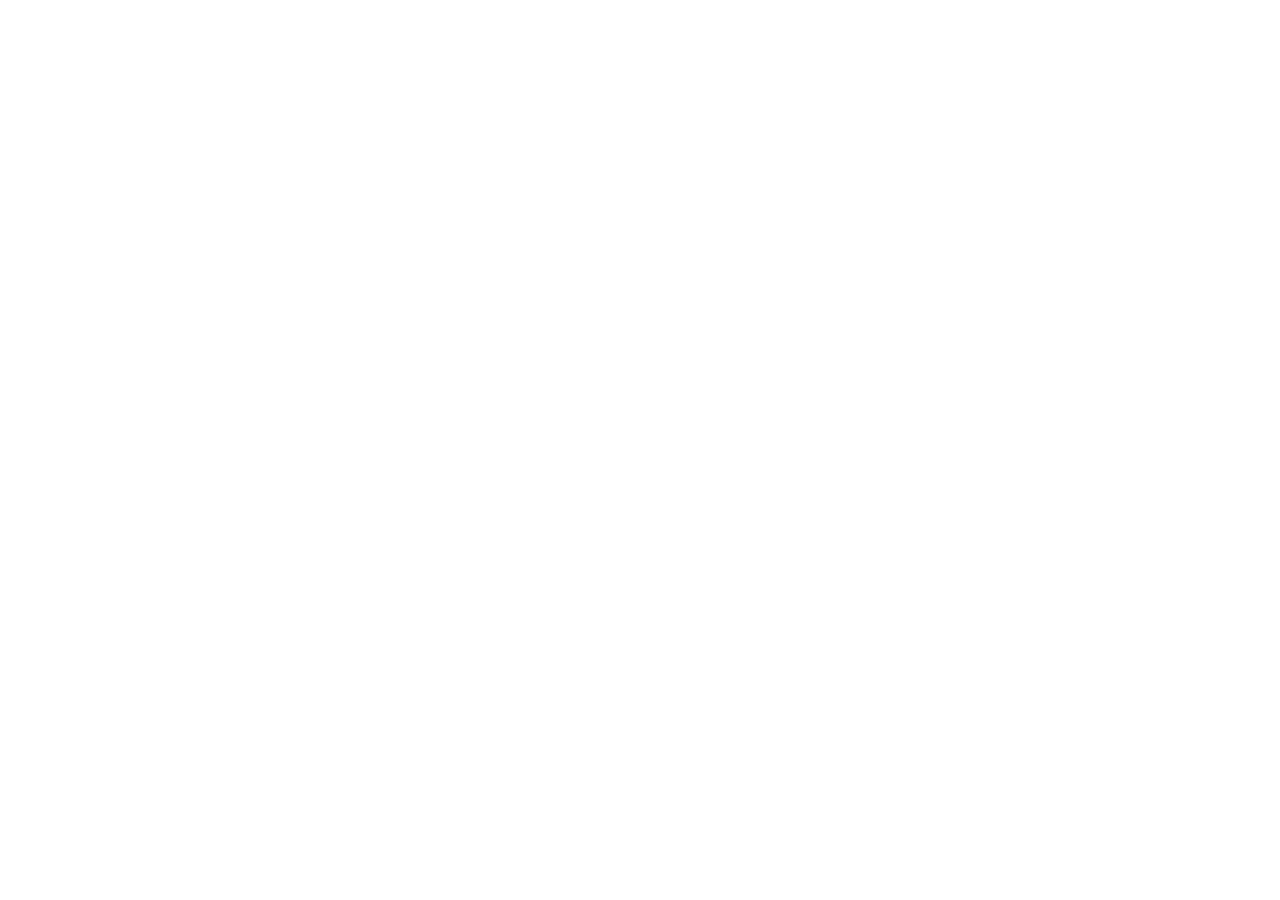
==== commit 4b92d3db: "Restructure: links gateway becomes homepage (index.html), hiring content moves to standalone portfol" ====
--- a/links/index.html
+++ b/links/index.html
@@ -1,271 +1,17 @@
 <!DOCTYPE html>
 <html lang="en">
 <head>
-<!-- Google Tag Manager -->
-<script>(function(w,d,s,l,i){w[l]=w[l]||[];w[l].push({'gtm.start':
-new Date().getTime(),event:'gtm.js'});var f=d.getElementsByTagName(s)[0],
-j=d.createElement(s),dl=l!='dataLayer'?'&l='+l:'';j.async=true;j.src=
-'https://www.googletagmanager.com/gtm.js?id='+i+dl;f.parentNode.insertBefore(j,f);
-})(window,document,'script','dataLayer','GTM-M9WRWPDF');</script>
-<!-- End Google Tag Manager -->
   <meta charset="UTF-8">
   <meta name="viewport" content="width=device-width, initial-scale=1.0">
-  <title>Mohammed Mounir — Links</title>
-  <meta
-    name="description"
-    content="All of Mohammed Mounir's links in one place: portfolio, live on Twitch as Momospeare, YouTube, and the MOLEX waitlist."
-  >
-  <meta name="author" content="Mohammed Mounir">
-  <!-- Gateway page: a router, not a page to rank — keep it out of search results. -->
+  <title>Mohammed Mounir</title>
+  <!-- /links is now the homepage itself (Nov 22, 2026 restructure):
+       this page redirects to the gateway at /. -->
   <meta name="robots" content="noindex, follow">
-  <meta name="theme-color" content="#0d0f1c">
-  <link rel="icon" type="image/svg+xml" href="../assets/favicon.svg">
-  <link rel="canonical" href="https://mohammedmounir.ca/links/">
-  <!-- Open Graph (so link previews in iMessage/WhatsApp/Discord look right) -->
-  <meta property="og:type" content="website">
-  <meta property="og:locale" content="en_CA">
-  <meta property="og:title" content="Mohammed Mounir — Links">
-  <meta
-    property="og:description"
-    content="Portfolio, live on Twitch, YouTube, and the MOLEX waitlist — all in one place."
-  >
-  <meta property="og:url" content="https://mohammedmounir.ca/links/">
-  <meta property="og:image" content="https://mohammedmounir.ca/assets/og-image.jpg">
-  <meta property="og:image:alt" content="Mohammed Mounir — Security experience. Technology in progress.">
-  <meta property="og:image:width" content="1200">
-  <meta property="og:image:height" content="630">
-  <!-- Twitter / X -->
-  <meta name="twitter:card" content="summary_large_image">
-  <meta name="twitter:image" content="https://mohammedmounir.ca/assets/og-image.jpg">
-  <meta name="twitter:image:alt" content="Mohammed Mounir — Security experience. Technology in progress.">
-  <meta name="twitter:title" content="Mohammed Mounir — Links">
-  <meta
-    name="twitter:description"
-    content="Portfolio, live on Twitch, YouTube, and the MOLEX waitlist — all in one place."
-  >
-  <!-- Time-based theme (Toronto time): runs before the stylesheet
-       so the first paint is already the right theme. -->
-  <script src="../js/theme.js"></script>
-  <link rel="stylesheet" href="../css/style.css?v=06eb23a">
-  <style>
-    /* Gateway-only layout. Theme tokens come from ../css/style.css. */
-    .links-page {
-      min-height: 100vh;
-      display: flex;
-      flex-direction: column;
-      align-items: center;
-      padding: 40px 20px 32px;
-    }
-    .links-col { width: 100%; max-width: 560px; text-align: center; }
-    .links-avatar {
-      width: 96px; height: 96px; margin: 0 auto 16px;
-      border-radius: 50%;
-      display: flex; align-items: center; justify-content: center;
-      font-size: 2rem; font-weight: 800; color: #fff;
-      background: linear-gradient(135deg, var(--pink-btn), var(--purple));
-      box-shadow: 0 8px 32px rgba(255, 46, 136, 0.35);
-    }
-    img.links-avatar { object-fit: cover; }
-    .links-name { font-size: 1.5rem; margin: 0 0 6px; }
-    .links-bio { color: var(--muted); margin: 0 0 18px; font-size: 0.98rem; }
-    .links-share {
-      background: none; border: 1px solid var(--line); color: var(--muted);
-      border-radius: 999px; padding: 11px 18px; font-size: 0.85rem;
-      cursor: pointer; margin-bottom: 20px;
-    }
-    .links-share:hover { color: var(--ink); border-color: var(--cyan); }
-    .links-socials { display: flex; gap: 10px; justify-content: center; margin-bottom: 24px; }
-    .links-socials a {
-      color: var(--muted); text-decoration: none; font-size: 0.9rem; font-weight: 600;
-      border: 1px solid var(--line); border-radius: 999px; padding: 11px 18px;
-    }
-    .links-socials a:hover { color: var(--ink); border-color: var(--cyan); }
-    .links-doors { display: flex; flex-direction: column; gap: 14px; text-align: left; }
-    .door {
-      display: block; text-decoration: none; color: var(--ink);
-      background: var(--bg-2); border: 1px solid var(--line);
-      border-radius: var(--radius); padding: 18px 20px; min-height: 48px;
-      transition: transform 0.15s ease, border-color 0.15s ease;
-    }
-    .door:hover { transform: translateY(-2px); border-color: var(--cyan); }
-    /* The MOLEX waitlist door is a <button>, not a link — reset button defaults so it matches the link doors. */
-    button.door { font-family: var(--font); font-size: 1rem; text-align: left; width: 100%; }
-    .door-label { display: block; font-weight: 700; font-size: 1.05rem; margin-bottom: 4px; }
-    .door-sub { display: block; color: var(--muted); font-size: 0.9rem; line-height: 1.45; }
-    .door-primary { background: var(--pink-btn); border-color: transparent; box-shadow: 0 6px 28px rgba(255, 46, 136, 0.45); color: #fff; }
-    .door-primary .door-sub { color: #fff; }
-    .door-coming { border-style: dashed; background: transparent; cursor: pointer; }
-    .pill {
-      display: inline-block; font-size: 0.7rem; font-weight: 800; letter-spacing: 0.08em;
-      border: 1px solid currentColor; border-radius: 999px; padding: 2px 8px;
-      margin-left: 8px; vertical-align: middle; text-transform: uppercase;
-    }
-    .waitlist { display: none; margin-top: 14px; }
-    .waitlist.open { display: block; }
-    .waitlist form { display: flex; gap: 10px; flex-wrap: wrap; }
-    .waitlist input[type="email"] {
-      flex: 1; min-width: 200px; padding: 12px 16px; border-radius: 999px;
-      border: 1px solid var(--chip-line); background: var(--bg);
-      color: var(--ink); font-size: 0.95rem; font-family: var(--font);
-    }
-    .waitlist input[type="email"]::placeholder { color: var(--muted); }
-    .waitlist button {
-      padding: 12px 22px; border-radius: 999px; border: none; cursor: pointer;
-      background: var(--pink-btn); color: #fff; font-weight: 700; font-size: 0.95rem;
-    }
-    .waitlist-note { color: var(--muted); font-size: 0.85rem; margin: 10px 0 0; }
-    .waitlist-note a { color: var(--ink); }
-    .waitlist-success { display: none; color: var(--ink); font-size: 0.95rem; margin: 10px 0 0; }
-    .waitlist-success a { color: var(--ink); }
-    .links-proof {
-      color: var(--muted); font-size: 0.88rem; margin: 28px 0 0; line-height: 1.6;
-    }
-    /* Visitor counter (staged Nov 15, 2026 — monthly site review):
-       hidden until /api/visits answers; never shows a stale or zero count. */
-    .links-counter {
-      color: var(--pink); font-size: 1.05rem; font-weight: 700; margin: 10px 0 0;
-    }
-    .links-counter:empty { display: none; }
-    .links-footer { color: var(--muted); font-size: 0.85rem; margin: 28px 0 0; }
-    .links-footer a { color: var(--ink); }
-    /* NOTE (v2): no live-Twitch badge yet. A static GitHub Pages page cannot check
-       Twitch live status securely — that needs a small serverless proxy (Cloudflare
-       Worker / Netlify function) calling the Twitch Helix API. Until then the Live
-       door is static and shows no LIVE pill; never fake one. */
-  </style>
+  <link rel="canonical" href="https://mohammedmounir.ca/">
+  <meta http-equiv="refresh" content="0; url=https://mohammedmounir.ca/">
+  <script>window.location.replace('https://mohammedmounir.ca/');</script>
 </head>
 <body>
-  <a class="skip-link" href="#main">Skip to main content</a>
-<!-- Google Tag Manager (noscript) -->
-<noscript><iframe src="https://www.googletagmanager.com/ns.html?id=GTM-M9WRWPDF"
-height="0" width="0" style="display:none;visibility:hidden"></iframe></noscript>
-<!-- End Google Tag Manager (noscript) -->
-  <main class="links-page" id="main" tabindex="-1">
-    <div class="links-col">
-      <!-- Headshot: golf-day selfie, Jun 11, 2026, from Mohammed's Google Photos library.
-           Replaces the "MM" monogram placeholder. -->
-      <img class="links-avatar" src="../assets/photos/headshot-golf-selfie-192.jpg" alt="Mohammed Mounir smiling in a light blue polo, sitting in a golf cart" width="192" height="192" fetchpriority="high">
-      <h1 class="links-name">Mohammed Mounir</h1>
-      <p class="links-bio">Asset protection @ Loblaw &middot; Streamer Momospeare &middot; Co-founder MOLEX</p>
-
-      <button class="links-share" id="share-btn" type="button" aria-live="polite">Share this page</button>
-
-      <div class="links-socials">
-        <a href="https://www.linkedin.com/in/mohammed-mounir-10587621b/" target="_blank" rel="noopener noreferrer" data-track="links|LinkedIn|links">LinkedIn<span class="visually-hidden"> (opens in new tab)</span></a>
-        <a href="https://github.com/Momospeare/Mohammed-mounir" target="_blank" rel="noopener noreferrer" data-track="links|GitHub|links">GitHub<span class="visually-hidden"> (opens in new tab)</span></a>
-      </div>
-
-      <div class="links-doors">
-        <a class="door door-primary" href="https://mohammedmounir.ca/" data-track="links_door|Explore my portfolio|links">
-          <span class="door-label">Explore my portfolio</span>
-          <span class="door-sub">Asset protection, investigations &amp; MOLEX builds &mdash; 244 reports, zero rejections.</span>
-        </a>
-
-        <a class="door" href="https://www.twitch.tv/momospeare?utm_source=links&amp;utm_medium=bio&amp;utm_campaign=live" target="_blank" rel="noopener noreferrer" data-track="links_door|Watch me live on Twitch|links">
-          <span class="door-label">Watch me live on Twitch</span>
-          <span class="door-sub">Momospeare &mdash; Call of Duty on PC, live on Twitch.</span>
-        <span class="visually-hidden"> (opens in new tab)</span></a>
-
-        <a class="door" href="https://www.youtube.com/@Momospeare?utm_source=links&amp;utm_medium=bio&amp;utm_campaign=content" target="_blank" rel="noopener noreferrer" data-track="links_door|Watch on YouTube|links">
-          <span class="door-label">Watch on YouTube</span>
-          <span class="door-sub">Momospeare &mdash; gaming, motovlog &amp; Vice City chaos.</span>
-        <span class="visually-hidden"> (opens in new tab)</span></a>
-
-        <a class="door" href="https://mohammedmounir.ca/momospeare/capturegta6" data-track="links_door|My GTA 6 stream loadout|links">
-          <span class="door-label">My GTA 6 stream loadout</span>
-          <span class="door-sub">Console, monitor, PC, and the $36 capture card that does the same job as the $320 Elgato for a 1080p stream.</span>
-        </a>
-
-        <a class="door" href="https://mohammedmounir.ca/momospeare.html#projects" data-track="links_door|Momospeare projects|links">
-          <span class="door-label">Momospeare projects</span>
-          <span class="door-sub">Blog-style posts from the channel. First up: the GTA 6 stream loadout.</span>
-        </a>
-
-        <button type="button" class="door door-coming" id="molex-door" data-track="links_door|MOLEX waitlist|links" aria-expanded="false" aria-controls="molex-waitlist">
-          <span class="door-label">MOLEX &mdash; Join the waitlist<span class="pill">Coming soon</span></span>
-          <span class="door-sub">Digital solutions for small business &mdash; coming soon. Be first to know.</span>
-        </button>
-      </div>
-
-      <div class="waitlist" id="molex-waitlist">
-        <form action="mailto:business@mohammedmounir.ca?subject=MOLEX%20waitlist" method="post" enctype="text/plain" id="waitlist-form">
-          <label class="visually-hidden" for="waitlist-email">Email address</label>
-          <input type="email" id="waitlist-email" name="email" placeholder="Your email address" required autocomplete="email">
-          <button type="submit" data-track="links|Join the waitlist|links">Join the waitlist</button>
-        </form>
-        <p class="waitlist-note">No spam &mdash; I&rsquo;ll only email when MOLEX is ready. Submitting opens your email app with the message ready to send.</p>
-        <p class="waitlist-success" id="waitlist-success" aria-live="polite">Your email app should have opened &mdash; send the draft to join the list.</p>
-        <p class="waitlist-note"><a href="../projects/molex.html" data-track="links|MOLEX case study|links">See what MOLEX has built so far &rarr;</a></p>
-      </div>
-
-      <p class="links-proof">OSPA Outstanding Young Security Professional 2025 &middot; Canadian Security Lifesaver Award &times;2</p>
-
-      <!-- Visitor counter (staged Nov 15, 2026 — monthly site review).
-           Filled in by the script below from /api/visits; stays empty
-           (hidden) if the Worker does not answer. -->
-      <p class="links-counter" id="visitor-counter" aria-live="polite"></p>
-
-      <p class="links-footer">&copy; 2026 Mohammed Mounir. Built chapter by chapter.<br><a href="https://mohammedmounir.ca/" data-track="links|Home|links">mohammedmounir.ca</a></p>
-    </div>
-  </main>
-
-  <script>
-    // MOLEX waitlist: reveal the inline form on tap; never a dead button.
-    (function () {
-      var door = document.getElementById('molex-door');
-      var panel = document.getElementById('molex-waitlist');
-      var form = document.getElementById('waitlist-form');
-      var success = document.getElementById('waitlist-success');
-      door.addEventListener('click', function (e) {
-        e.preventDefault();
-        var open = panel.classList.toggle('open');
-        door.setAttribute('aria-expanded', open ? 'true' : 'false');
-        if (open) document.getElementById('waitlist-email').focus();
-      });
-      form.addEventListener('submit', function () {
-        // mailto: opens the visitor's email app; show the honest next step.
-        setTimeout(function () { success.style.display = 'block'; }, 600);
-      });
-    })();
-
-    // Share / copy-link button: Web Share API with clipboard fallback.
-    (function () {
-      var btn = document.getElementById('share-btn');
-      btn.addEventListener('click', function () {
-        var url = 'https://mohammedmounir.ca/links';
-        var done = function (msg) { btn.textContent = msg; setTimeout(function () { btn.textContent = 'Share this page'; }, 2000); };
-        if (navigator.share) {
-          navigator.share({ title: 'Mohammed Mounir — Links', url: url }).catch(function () {});
-        } else if (navigator.clipboard) {
-          navigator.clipboard.writeText(url).then(function () { done('Link copied'); }, function () { done('Copy: mohammedmounir.ca/links'); });
-        } else {
-          done('Copy: mohammedmounir.ca/links');
-        }
-      });
-    })();
-
-    // Visitor counter (staged Nov 15, 2026 — monthly site review):
-    // POST /api/visits counts this load for the current ISO week and
-    // returns the week's total; show "You are visitor #N this week."
-    // Fail silently — a dead counter line is worse than no line.
-    (function () {
-      var el = document.getElementById('visitor-counter');
-      if (!el || !window.fetch) return;
-      fetch('/api/visits', { method: 'POST', credentials: 'same-origin' })
-        .then(function (res) { return res.ok ? res.json() : null; })
-        .then(function (data) {
-          if (!data || typeof data.count !== 'number' || data.count < 1) return;
-          el.textContent = 'You are visitor #' + data.count + ' this week.';
-        })
-        .catch(function () { /* counter stays hidden */ });
-    })();
-  </script>
-  <footer>
-    <div class="wrap">
-      <span>Mohammed Mounir — Asset Protection Representative, Bradford, Ontario.</span>
-      <span><a href="../blog.html" data-track="footer|Blog|footer">Blog</a> · <a href="../momospeare.html" data-track="footer|Momospeare|footer">Momospeare</a> · <a href="../privacy.html" data-track="footer|Privacy|footer">Privacy</a> · <a href="../terms.html" data-track="footer|Terms|footer">Terms</a> · <a href="https://www.linkedin.com/in/mohammed-mounir-10587621b/" target="_blank" rel="noopener noreferrer" data-track="footer|LinkedIn|footer">LinkedIn<span class="visually-hidden"> (opens in new tab)</span></a> · <a href="https://github.com/Momospeare/Mohammed-mounir" target="_blank" rel="noopener noreferrer" data-track="footer|GitHub|footer">GitHub<span class="visually-hidden"> (opens in new tab)</span></a></span>
-      <span>&copy; 2026 Mohammed Mounir. Built chapter by chapter.</span>
-    </div>
-  </footer>
+  <p>This page has moved. <a href="https://mohammedmounir.ca/">Go to mohammedmounir.ca</a>.</p>
 </body>
 </html>
